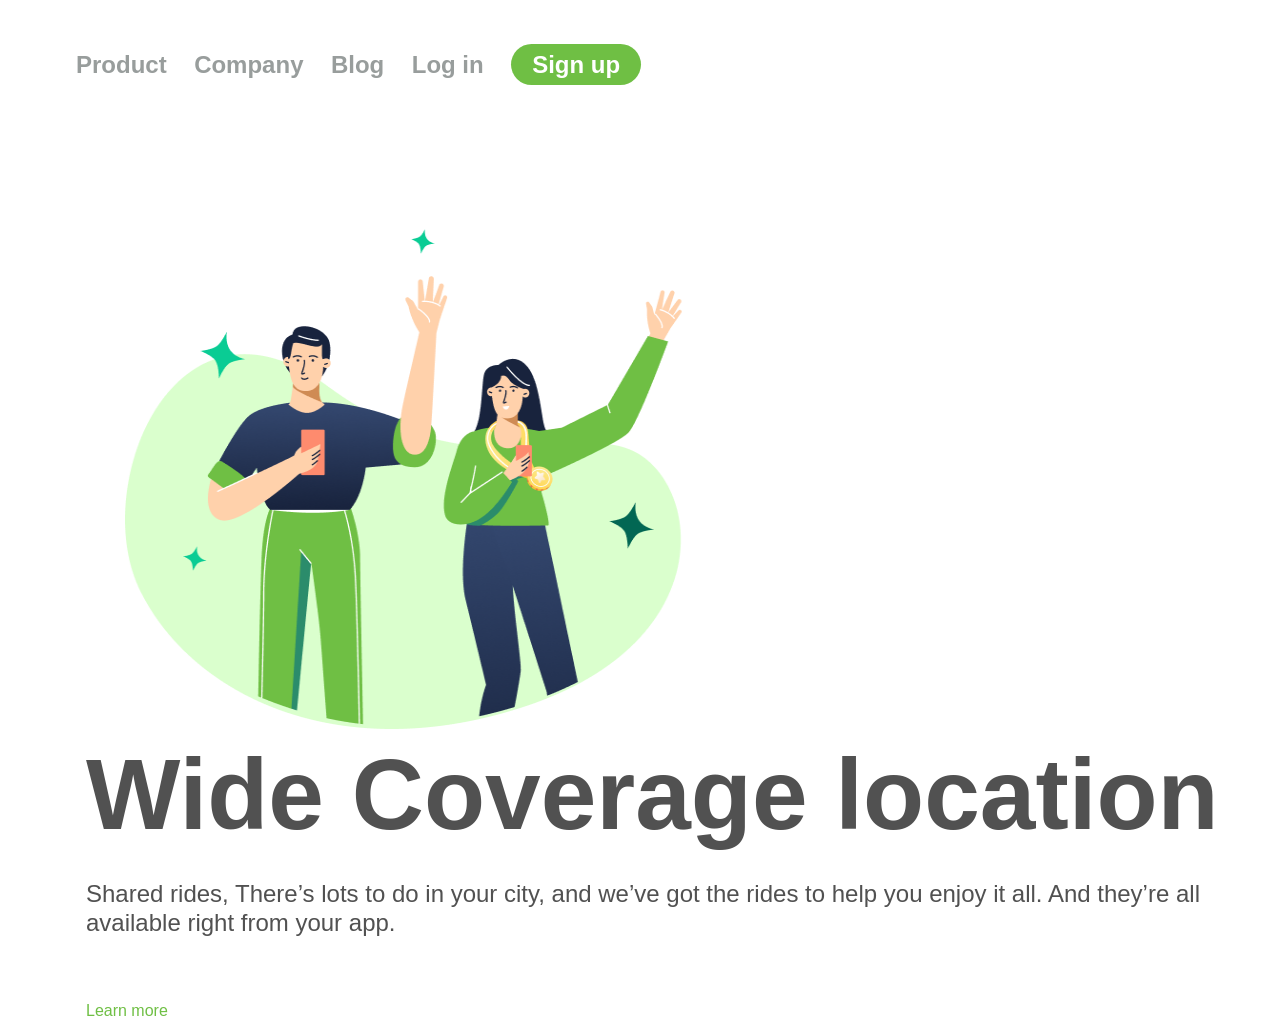
==== Wide coverage/img/index.html @ d911017f "atualização aula" ====
<!DOCTYPE html>
<html lang="pt-BR">

<head>
    <meta charset="UTF-8">
    <meta name="viewport" content="width=device-width, initial-scale=1.0">
    <title>Wide Coverage</title>
    <link rel="stylesheet" href="style.css">
    <link href="https://fonts.googleapis.com/css2?family=Montserrat:ital,wght@0,100..900;1,100..900&display=swap"
        rel="stylesheet">
</head>

<body>
    <header>
        <a class="link-header">Product</a>
        <a class="link-header">Company</a>
        <a class="link-header">Blog</a>
        <a class="link-header">Log in</a>
        <button class="button-header">Sign up</button>
    </header>

    <main>
        <img src="/Wide coverage/img/logo.png" alt="wide-coverage-image" class="logo-image">
        <div>
            <h1>Wide Coverage location</h1>
            <p>Shared rides, There’s lots to do in your city, and we’ve got the rides to help you enjoy it all. And
                they’re all available right from your app.</p>
            <a href="#" class="link-main">Learn more</a>
        </div>

    </main>
</body>

</html>
---- Wide coverage/img/style.css ----
* {
    margin: 0;
    padding: 0;
    box-sizing: border-box;
    font-family: 'Poppins', sans-serif;
}

header {
    margin: 44px 0 144px 76px;
}

.link-header {
    font-weight: 600;
    font-size: 24px;
    line-height: 29px;
    color: #989d9c;
    cursor: pointer;
    margin-right: 23px;
}

.button-header {
    background: rgb(111, 191, 68);
    border-radius: 20.5px;
    width: 130px;
    height: 41px;
    border: none;
    font-weight: 600;
    font-size: 24px;
    line-height: 29px;
    color: white;
    cursor: pointer;
}

.logo-image {
    width: 568px;
    height: 500px;
    margin-left: 125px;
    display: inline-block;
}

div {
    display: inline-block;
    margin-left: 86px;
}

h1 {
    font-weight: 900;
    font-size: 100px;
    line-height: 122px;
    color: #515151;
}

p {
    font-weight: 500;
    font-size: 24px;
    line-height: 29px;
    color: #515151;
    margin-top: 24px;
    margin-bottom: 65px;
}

a {
    text-decoration: none;
    color: rgb(111, 191, 68);
}
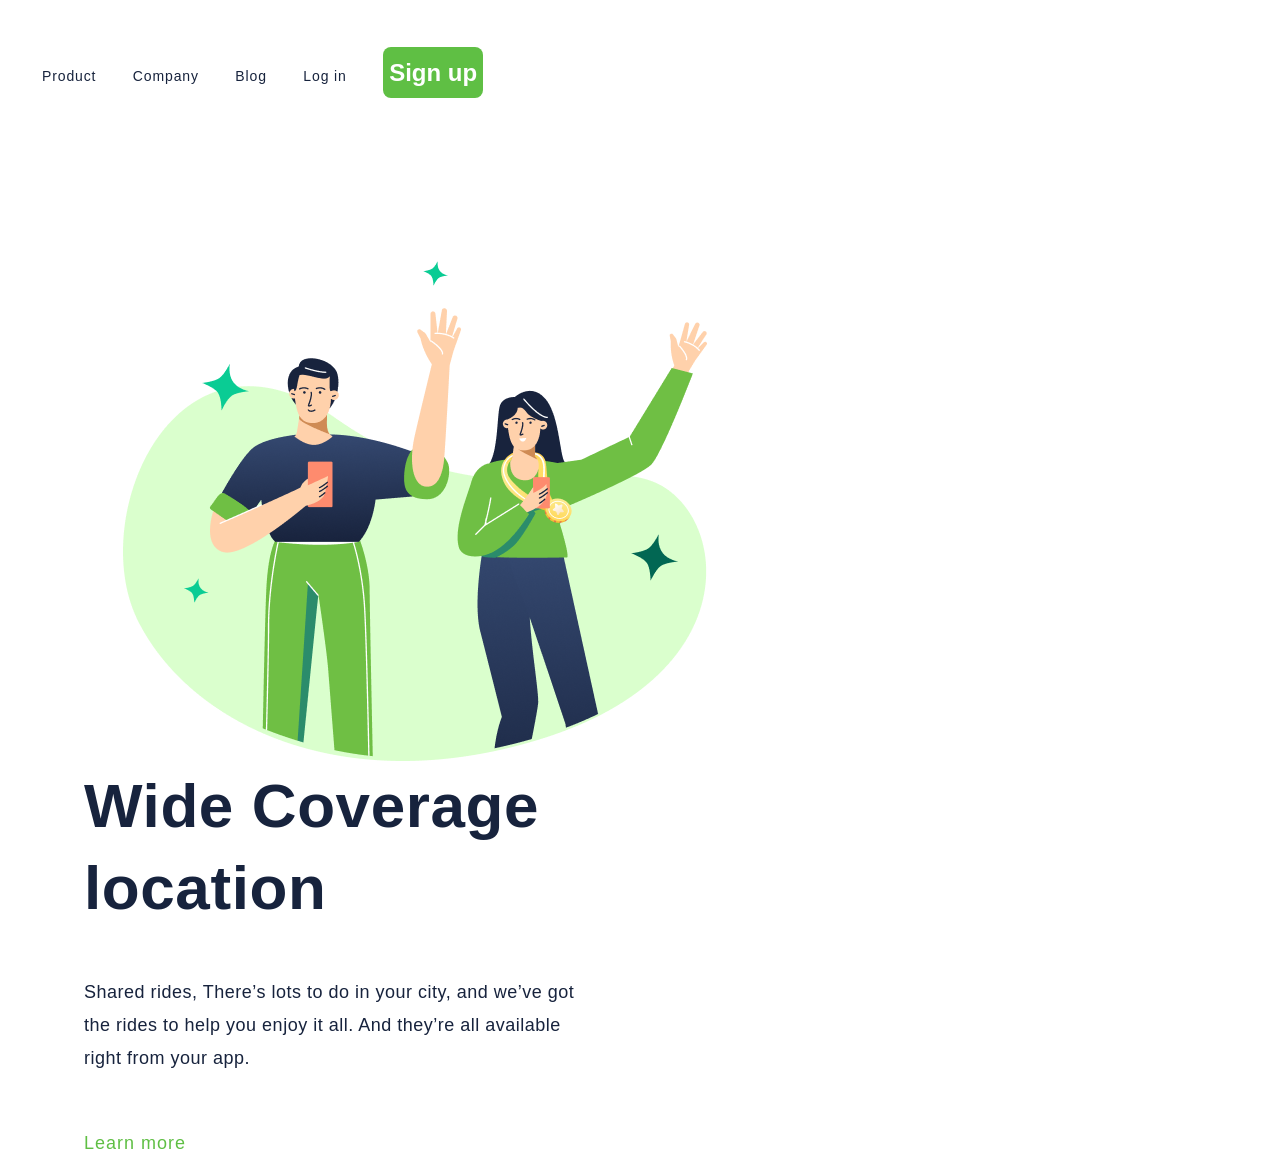
==== commit 01ac4703: "aula finalizada" ====
--- a/Wide coverage/img/index.html
+++ b/Wide coverage/img/index.html
@@ -25,7 +25,7 @@
             <h1>Wide Coverage location</h1>
             <p>Shared rides, There’s lots to do in your city, and we’ve got the rides to help you enjoy it all. And
                 they’re all available right from your app.</p>
-            <a href="#" class="link-main">Learn more</a>
+            <button class="button-main">Learn more</button>
         </div>
 
     </main>
--- a/Wide coverage/img/style.css
+++ b/Wide coverage/img/style.css
@@ -6,23 +6,25 @@
 }
 
 header {
-    margin: 44px 0 144px 76px;
+    margin: 47px 0 0px 42px;
 }
 
 .link-header {
-    font-weight: 600;
-    font-size: 24px;
-    line-height: 29px;
-    color: #989d9c;
+    font-weight: 400;
+    font-size: 14px;
+    line-height: 21px;
+    text-align: center;
+    color: #17233d;
     cursor: pointer;
-    margin-right: 23px;
+    letter-spacing: 0.875px;
+    margin-right: 32px;
 }
 
 .button-header {
-    background: rgb(111, 191, 68);
-    border-radius: 20.5px;
-    width: 130px;
-    height: 41px;
+    background: #5fbf44;
+    border-radius: 8px;
+    width: 100px;
+    height: 51px;
     border: none;
     font-weight: 600;
     font-size: 24px;
@@ -31,35 +33,71 @@
     cursor: pointer;
 }
 
-.logo-image {
-    width: 568px;
-    height: 500px;
-    margin-left: 125px;
+img {
+    margin: 163px 0 0 123px;
     display: inline-block;
 }
 
 div {
     display: inline-block;
-    margin-left: 86px;
+    margin-left: 84px;
+    width: 493px;
 }
 
 h1 {
-    font-weight: 900;
-    font-size: 100px;
-    line-height: 122px;
-    color: #515151;
+    font-weight: 700;
+    font-size: 62px;
+    line-height: 82px;
+    letter-spacing: 0.596154px;
+    color: #17233d;
 }
 
 p {
-    font-weight: 500;
-    font-size: 24px;
-    line-height: 29px;
-    color: #515151;
-    margin-top: 24px;
-    margin-bottom: 65px;
+    font-weight: 400;
+    font-size: 18px;
+    line-height: 33px;
+    letter-spacing: 0.5px;
+    color: #17233d;
+    margin-top: 47px;
+    margin-bottom: 55px;
 }
 
 a {
     text-decoration: none;
-    color: rgb(111, 191, 68);
+    color: #5fbf44;
+}
+
+.button-main  {
+    font-weight: 500;
+    font-size: 18px;
+    line-height: 27px;
+    letter-spacing: 1px;
+    color: #5fbf44;
+    cursor: pointer;
+    background: transparent;
+    border: none;
+}
+
+@media screen and (max-width: 768px) {
+
+    header {
+        margin: 20px 0 80px 20px;
+    }
+
+    .link-header {
+        display: none;
+
+    }
+
+    .button-header {
+        width: 100px;
+        height: 40px;
+        font-size: 18px;
+        line-height: 22px;
+        margin-left: 95vw;
+    }
+
+    img {
+        
+    }
 }
